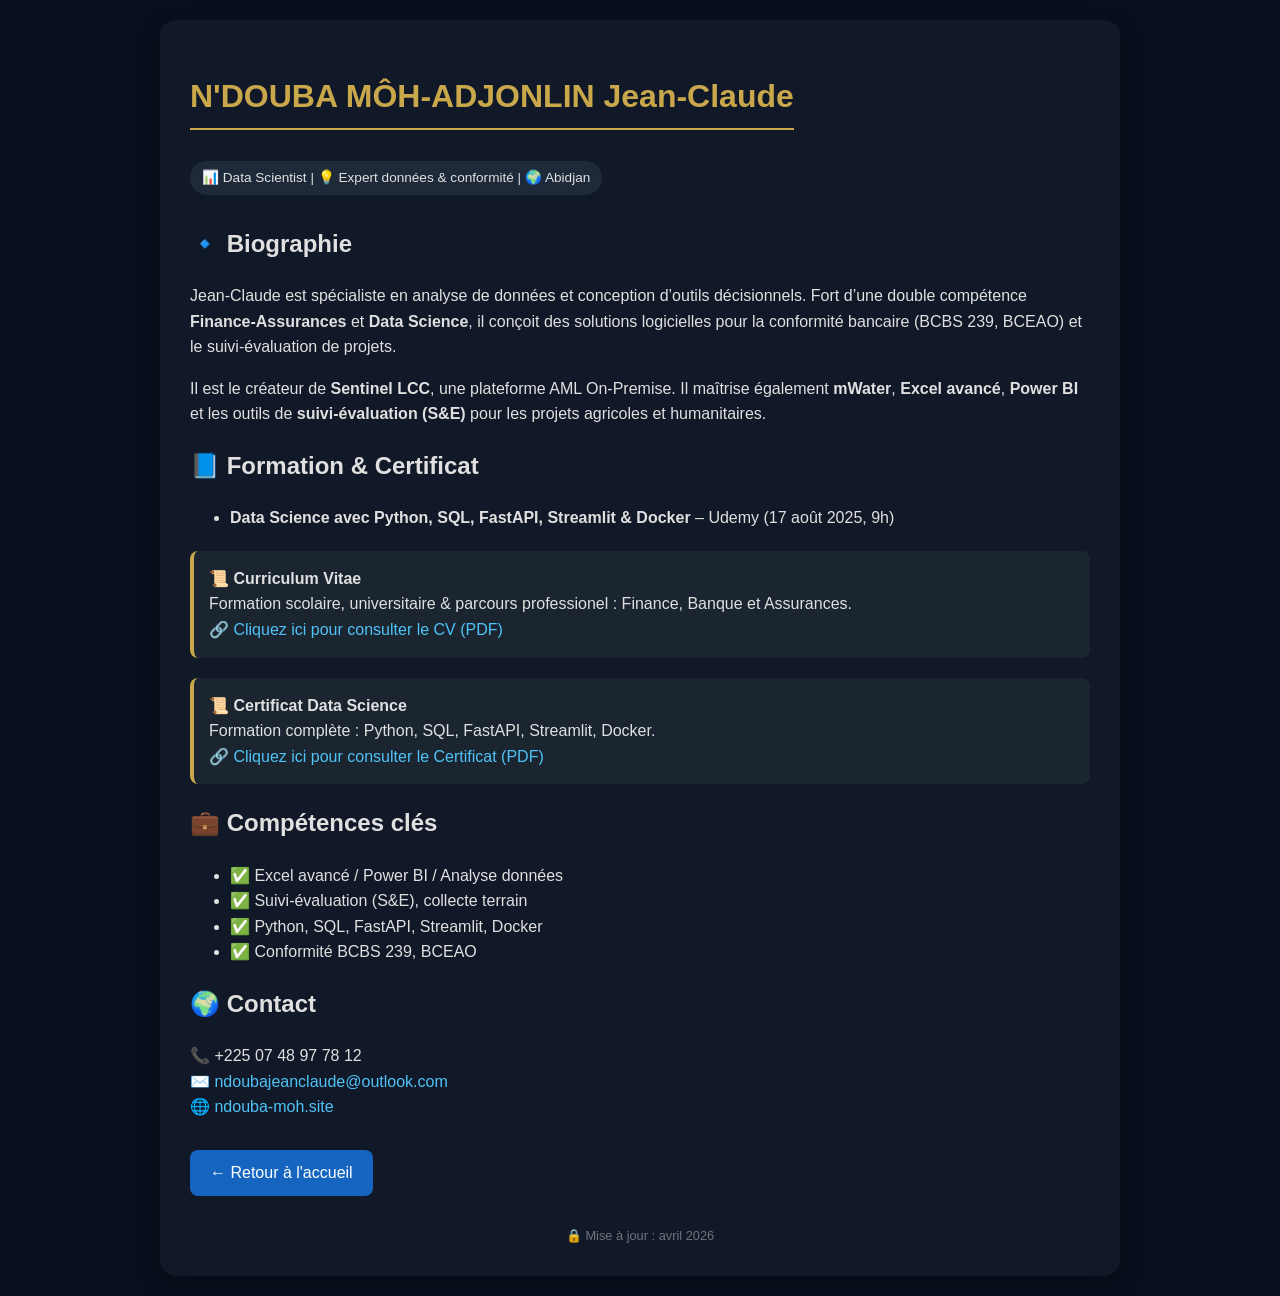
==== biographie.html @ 620fe1d1 "Create biographie.html" ====
<!DOCTYPE html>
<html lang="fr">
<head>
    <meta charset="UTF-8">
    <meta name="viewport" content="width=device-width, initial-scale=1.0">
    <title>Biographie | N'DOUBA MÔH-ADJONLIN Jean-Claude</title>
    <style>
        body {
            font-family: 'Segoe UI', Tahoma, Geneva, Verdana, sans-serif;
            line-height: 1.6;
            margin: 0;
            padding: 20px;
            background: #0A0F1E;
            color: #e0e0e0;
        }
        .container {
            max-width: 900px;
            margin: auto;
            background: #111827;
            padding: 30px;
            border-radius: 16px;
            box-shadow: 0 8px 24px rgba(0,0,0,0.3);
        }
        h1 {
            color: #C9A84C;
            border-bottom: 2px solid #C9A84C;
            display: inline-block;
            padding-bottom: 5px;
        }
        .badge {
            background: #1E2A3A;
            padding: 6px 12px;
            border-radius: 20px;
            font-size: 0.85em;
            display: inline-block;
            margin: 10px 0;
        }
        a {
            color: #4FC3F7;
            text-decoration: none;
        }
        a:hover {
            text-decoration: underline;
        }
        .certificat {
            background: #1A2530;
            border-left: 4px solid #C9A84C;
            padding: 15px;
            margin: 20px 0;
            border-radius: 8px;
        }
        .btn {
            display: inline-block;
            background: #1565C0;
            color: white;
            padding: 10px 20px;
            border-radius: 8px;
            text-decoration: none;
            margin-top: 10px;
        }
        .btn:hover {
            background: #0D47A1;
            text-decoration: none;
        }
        footer {
            margin-top: 30px;
            font-size: 0.8em;
            text-align: center;
            color: #6c757d;
        }
    </style>
</head>
<body>
<div class="container">
    <h1>N'DOUBA MÔH-ADJONLIN Jean-Claude</h1>
    <div class="badge">📊 Data Scientist | 💡 Expert données & conformité | 🌍 Abidjan</div>

    <h2>🔹 Biographie</h2>
    <p>Jean-Claude est spécialiste en analyse de données et conception d’outils décisionnels. 
    Fort d’une double compétence <strong>Finance-Assurances</strong> et <strong>Data Science</strong>, 
    il conçoit des solutions logicielles pour la conformité bancaire (BCBS 239, BCEAO) 
    et le suivi-évaluation de projets.</p>

    <p>Il est le créateur de <strong>Sentinel LCC</strong>, une plateforme AML On-Premise. 
    Il maîtrise également <strong>mWater</strong>, <strong>Excel avancé</strong>, <strong>Power BI</strong> 
    et les outils de <strong>suivi-évaluation (S&E)</strong> pour les projets agricoles et humanitaires.</p>

    <h2>📘 Formation & Certificat</h2>
    <ul>
        <li><strong>Data Science avec Python, SQL, FastAPI, Streamlit & Docker</strong> – Udemy (17 août 2025, 9h)</li>
    </ul>

    <div class="certificat">
        📜 <strong>Curriculum Vitae</strong><br>
        Formation scolaire, universitaire & parcours professionel : Finance, Banque et Assurances.<br>
        🔗 <a href="CV_NDOUBA_MOH_ADJONLIN_JEAN_CLAUDE.pdf" target="_blank">Cliquez ici pour consulter le CV (PDF)</a>
    </div>

    <div class="certificat">
        📜 <strong>Certificat Data Science</strong><br>
        Formation complète : Python, SQL, FastAPI, Streamlit, Docker.<br>
        🔗 <a href="certificat_udemy_data_science.pdf" target="_blank">Cliquez ici pour consulter le Certificat (PDF)</a>
    </div>

    <h2>💼 Compétences clés</h2>
    <ul>        
        <li>✅ Excel avancé / Power BI / Analyse données</li>
        <li>✅ Suivi-évaluation (S&E), collecte terrain</li>
        <li>✅ Python, SQL, FastAPI, Streamlit, Docker</li>
        <li>✅ Conformité BCBS 239, BCEAO</li>
    </ul>

    <h2>🌍 Contact</h2>
    <p>📞 +225 07 48 97 78 12<br>
    ✉️ <a href="mailto:ndoubajeanclaude@outlook.com">ndoubajeanclaude@outlook.com</a><br>
    🌐 <a href="https://ndouba-moh.site">ndouba-moh.site</a></p>

    <p style="margin-top:20px">
        <a href="index.html" class="btn">← Retour à l'accueil</a>
    </p>

    <footer>
        🔒 Mise à jour : avril 2026
    </footer>
</div>
</body>
</html>
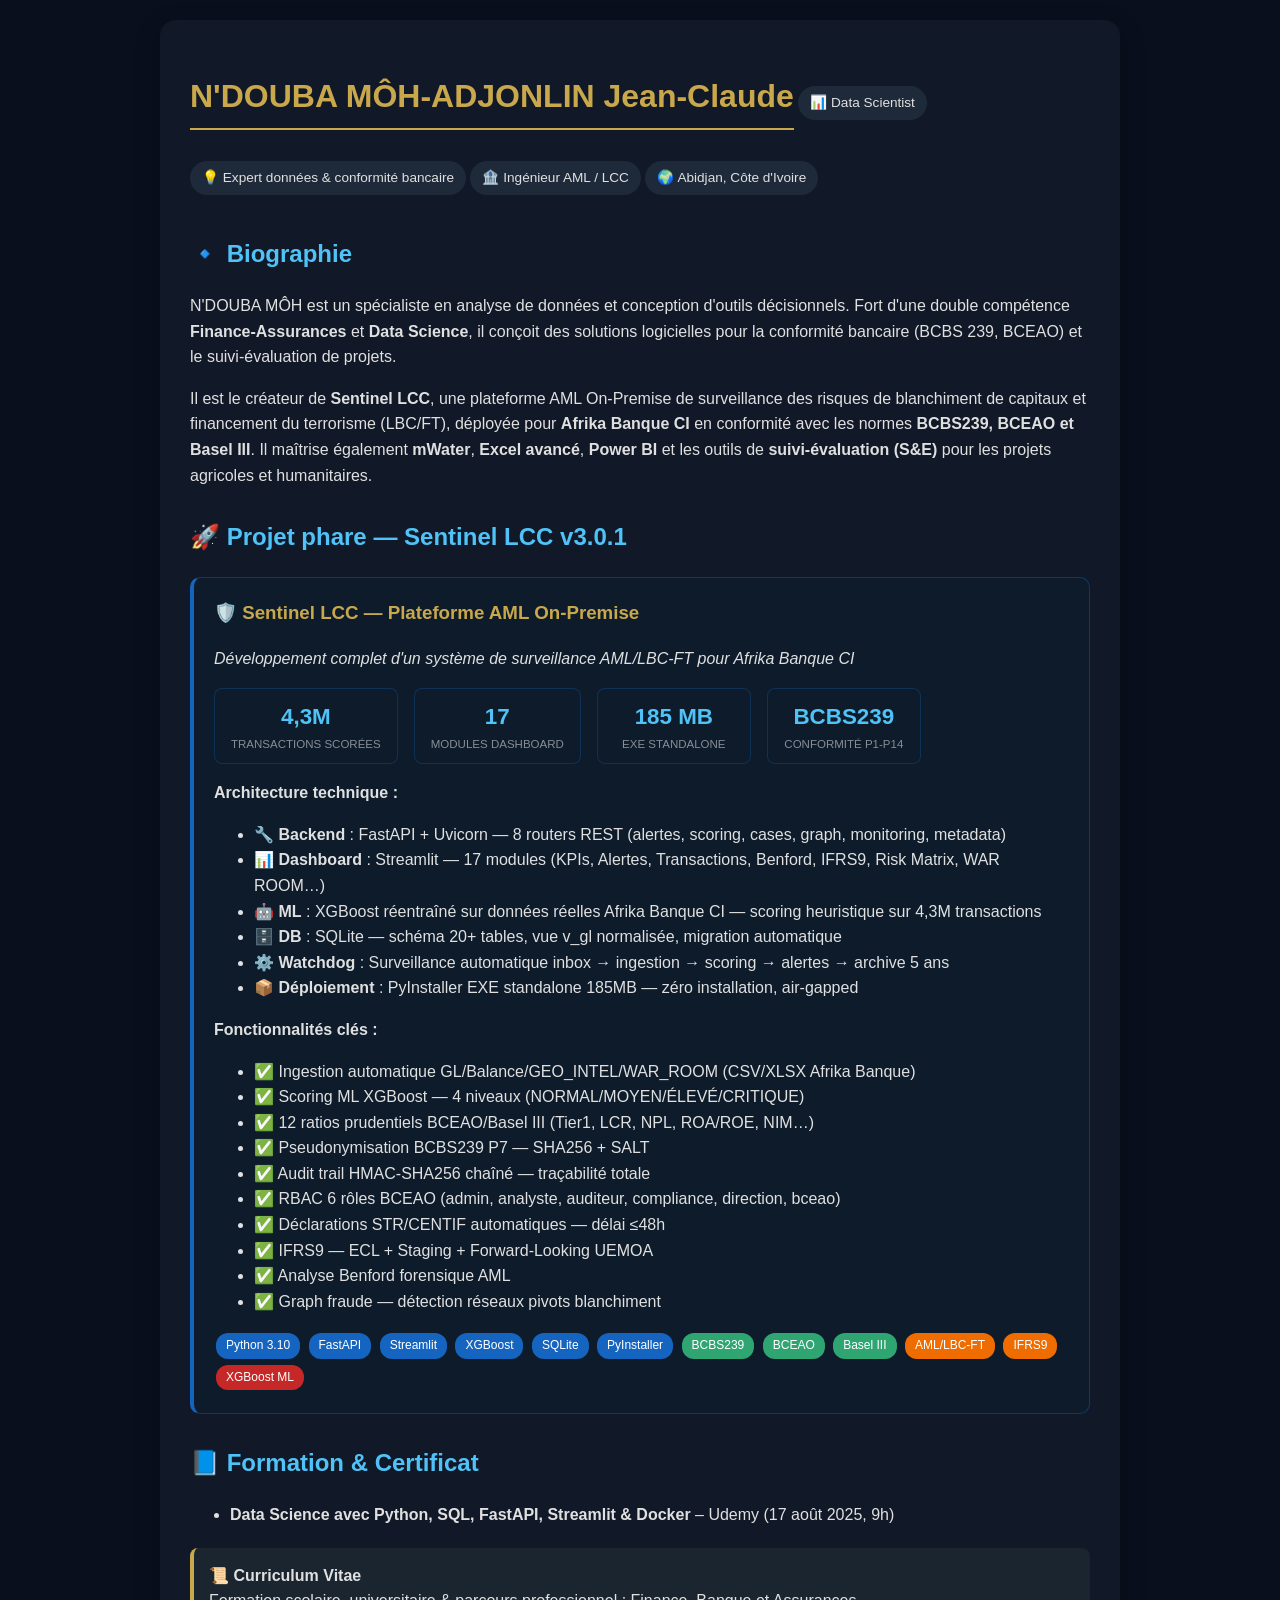
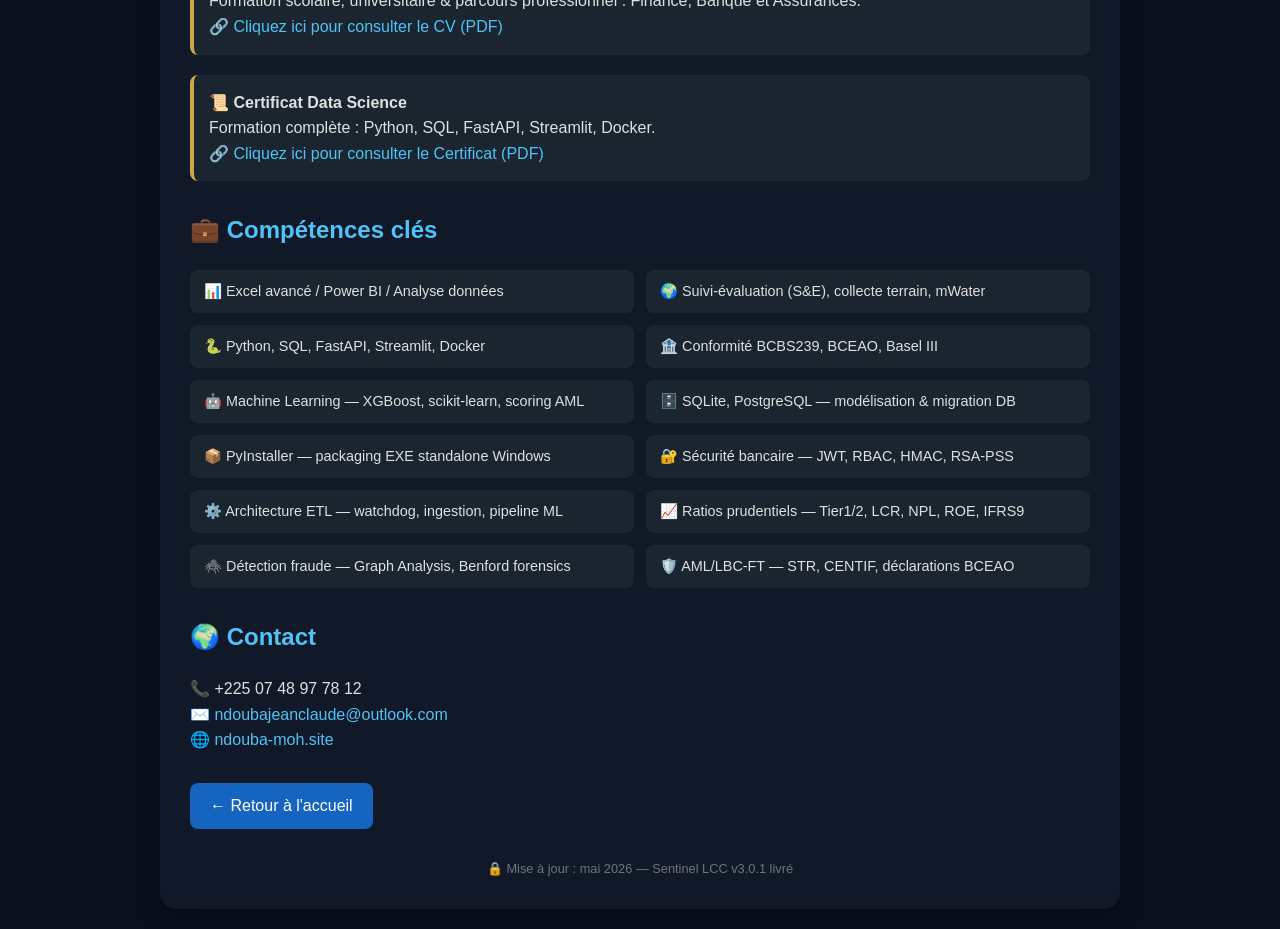
==== commit 3b6d89c6: "Update biographie.html" ====
--- a/biographie.html
+++ b/biographie.html
@@ -27,6 +27,10 @@
             display: inline-block;
             padding-bottom: 5px;
         }
+        h2 {
+            color: #4FC3F7;
+            margin-top: 30px;
+        }
         .badge {
             background: #1E2A3A;
             padding: 6px 12px;
@@ -49,6 +53,42 @@
             margin: 20px 0;
             border-radius: 8px;
         }
+        .projet-card {
+            background: #0D1B2A;
+            border: 1px solid rgba(21,101,192,0.4);
+            border-left: 4px solid #1565C0;
+            padding: 20px;
+            margin: 20px 0;
+            border-radius: 10px;
+        }
+        .projet-card h3 {
+            color: #C9A84C;
+            margin-top: 0;
+        }
+        .tag {
+            display: inline-block;
+            background: #1565C0;
+            color: white;
+            font-size: 0.75em;
+            padding: 3px 10px;
+            border-radius: 12px;
+            margin: 3px 2px;
+        }
+        .tag-green  { background: #2FA572; }
+        .tag-orange { background: #EF6C00; }
+        .tag-red    { background: #C62828; }
+        .skill-grid {
+            display: grid;
+            grid-template-columns: 1fr 1fr;
+            gap: 12px;
+            margin-top: 10px;
+        }
+        .skill-item {
+            background: #1A2530;
+            padding: 10px 14px;
+            border-radius: 8px;
+            font-size: 0.9em;
+        }
         .btn {
             display: inline-block;
             background: #1565C0;
@@ -62,6 +102,22 @@
             background: #0D47A1;
             text-decoration: none;
         }
+        .metric-row {
+            display: flex;
+            gap: 16px;
+            flex-wrap: wrap;
+            margin: 12px 0;
+        }
+        .metric {
+            background: #0D1B2A;
+            border: 1px solid rgba(21,101,192,0.3);
+            border-radius: 8px;
+            padding: 10px 16px;
+            text-align: center;
+            min-width: 120px;
+        }
+        .metric-val { font-size: 1.4em; font-weight: 700; color: #4FC3F7; }
+        .metric-lbl { font-size: 0.72em; color: rgba(255,255,255,0.5); text-transform: uppercase; }
         footer {
             margin-top: 30px;
             font-size: 0.8em;
@@ -73,17 +129,87 @@
 <body>
 <div class="container">
     <h1>N'DOUBA MÔH-ADJONLIN Jean-Claude</h1>
-    <div class="badge">📊 Data Scientist | 💡 Expert données & conformité | 🌍 Abidjan</div>
+    <div class="badge">📊 Data Scientist</div>
+    <div class="badge">💡 Expert données & conformité bancaire</div>
+    <div class="badge">🏦 Ingénieur AML / LCC</div>
+    <div class="badge">🌍 Abidjan, Côte d'Ivoire</div>
 
     <h2>🔹 Biographie</h2>
-    <p>Jean-Claude est spécialiste en analyse de données et conception d’outils décisionnels. 
-    Fort d’une double compétence <strong>Finance-Assurances</strong> et <strong>Data Science</strong>, 
-    il conçoit des solutions logicielles pour la conformité bancaire (BCBS 239, BCEAO) 
+    <p>N'DOUBA MÔH est un spécialiste en analyse de données et conception d'outils décisionnels.
+    Fort d'une double compétence <strong>Finance-Assurances</strong> et <strong>Data Science</strong>,
+    il conçoit des solutions logicielles pour la conformité bancaire (BCBS 239, BCEAO)
     et le suivi-évaluation de projets.</p>
 
-    <p>Il est le créateur de <strong>Sentinel LCC</strong>, une plateforme AML On-Premise. 
-    Il maîtrise également <strong>mWater</strong>, <strong>Excel avancé</strong>, <strong>Power BI</strong> 
+    <p>Il est le créateur de <strong>Sentinel LCC</strong>, une plateforme AML On-Premise de surveillance
+    des risques de blanchiment de capitaux et financement du terrorisme (LBC/FT), déployée pour
+    <strong>Afrika Banque CI</strong> en conformité avec les normes <strong>BCBS239, BCEAO et Basel III</strong>.
+    Il maîtrise également <strong>mWater</strong>, <strong>Excel avancé</strong>, <strong>Power BI</strong>
     et les outils de <strong>suivi-évaluation (S&E)</strong> pour les projets agricoles et humanitaires.</p>
+
+    <h2>🚀 Projet phare — Sentinel LCC v3.0.1</h2>
+
+    <div class="projet-card">
+        <h3>🛡️ Sentinel LCC — Plateforme AML On-Premise</h3>
+        <p><em>Développement complet d'un système de surveillance AML/LBC-FT pour Afrika Banque CI</em></p>
+
+        <div class="metric-row">
+            <div class="metric">
+                <div class="metric-val">4,3M</div>
+                <div class="metric-lbl">Transactions scorées</div>
+            </div>
+            <div class="metric">
+                <div class="metric-val">17</div>
+                <div class="metric-lbl">Modules dashboard</div>
+            </div>
+            <div class="metric">
+                <div class="metric-val">185 MB</div>
+                <div class="metric-lbl">EXE standalone</div>
+            </div>
+            <div class="metric">
+                <div class="metric-val">BCBS239</div>
+                <div class="metric-lbl">Conformité P1-P14</div>
+            </div>
+        </div>
+
+        <p><strong>Architecture technique :</strong></p>
+        <ul>
+            <li>🔧 <strong>Backend</strong> : FastAPI + Uvicorn — 8 routers REST (alertes, scoring, cases, graph, monitoring, metadata)</li>
+            <li>📊 <strong>Dashboard</strong> : Streamlit — 17 modules (KPIs, Alertes, Transactions, Benford, IFRS9, Risk Matrix, WAR ROOM…)</li>
+            <li>🤖 <strong>ML</strong> : XGBoost réentraîné sur données réelles Afrika Banque CI — scoring heuristique sur 4,3M transactions</li>
+            <li>🗄️ <strong>DB</strong> : SQLite — schéma 20+ tables, vue v_gl normalisée, migration automatique</li>
+            <li>⚙️ <strong>Watchdog</strong> : Surveillance automatique inbox → ingestion → scoring → alertes → archive 5 ans</li>
+            <li>📦 <strong>Déploiement</strong> : PyInstaller EXE standalone 185MB — zéro installation, air-gapped</li>
+        </ul>
+
+        <p><strong>Fonctionnalités clés :</strong></p>
+        <ul>
+            <li>✅ Ingestion automatique GL/Balance/GEO_INTEL/WAR_ROOM (CSV/XLSX Afrika Banque)</li>
+            <li>✅ Scoring ML XGBoost — 4 niveaux (NORMAL/MOYEN/ÉLEVÉ/CRITIQUE)</li>
+            <li>✅ 12 ratios prudentiels BCEAO/Basel III (Tier1, LCR, NPL, ROA/ROE, NIM…)</li>
+            <li>✅ Pseudonymisation BCBS239 P7 — SHA256 + SALT</li>
+            <li>✅ Audit trail HMAC-SHA256 chaîné — traçabilité totale</li>
+            <li>✅ RBAC 6 rôles BCEAO (admin, analyste, auditeur, compliance, direction, bceao)</li>
+            <li>✅ Déclarations STR/CENTIF automatiques — délai ≤48h</li>
+            <li>✅ IFRS9 — ECL + Staging + Forward-Looking UEMOA</li>
+            <li>✅ Analyse Benford forensique AML</li>
+            <li>✅ Graph fraude — détection réseaux pivots blanchiment</li>
+        </ul>
+
+        <div style="margin-top:12px">
+            <span class="tag">Python 3.10</span>
+            <span class="tag">FastAPI</span>
+            <span class="tag">Streamlit</span>
+            <span class="tag">XGBoost</span>
+            <span class="tag">SQLite</span>
+            <span class="tag">PyInstaller</span>
+            <span class="tag tag-green">BCBS239</span>
+            <span class="tag tag-green">BCEAO</span>
+            <span class="tag tag-green">Basel III</span>
+            <span class="tag tag-orange">AML/LBC-FT</span>
+            <span class="tag tag-orange">IFRS9</span>
+            <span class="tag tag-red">XGBoost ML</span>
+        </div>
+    </div>
 
     <h2>📘 Formation & Certificat</h2>
     <ul>
@@ -92,7 +218,7 @@
 
     <div class="certificat">
         📜 <strong>Curriculum Vitae</strong><br>
-        Formation scolaire, universitaire & parcours professionel : Finance, Banque et Assurances.<br>
+        Formation scolaire, universitaire & parcours professionnel : Finance, Banque et Assurances.<br>
         🔗 <a href="CV_NDOUBA_MOH_ADJONLIN_JEAN_CLAUDE.pdf" target="_blank">Cliquez ici pour consulter le CV (PDF)</a>
     </div>
 
@@ -103,12 +229,21 @@
     </div>
 
     <h2>💼 Compétences clés</h2>
-    <ul>        
-        <li>✅ Excel avancé / Power BI / Analyse données</li>
-        <li>✅ Suivi-évaluation (S&E), collecte terrain</li>
-        <li>✅ Python, SQL, FastAPI, Streamlit, Docker</li>
-        <li>✅ Conformité BCBS 239, BCEAO</li>
-    </ul>
+
+    <div class="skill-grid">
+        <div class="skill-item">📊 Excel avancé / Power BI / Analyse données</div>
+        <div class="skill-item">🌍 Suivi-évaluation (S&E), collecte terrain, mWater</div>
+        <div class="skill-item">🐍 Python, SQL, FastAPI, Streamlit, Docker</div>
+        <div class="skill-item">🏦 Conformité BCBS239, BCEAO, Basel III</div>
+        <div class="skill-item">🤖 Machine Learning — XGBoost, scikit-learn, scoring AML</div>
+        <div class="skill-item">🗄️ SQLite, PostgreSQL — modélisation & migration DB</div>
+        <div class="skill-item">📦 PyInstaller — packaging EXE standalone Windows</div>
+        <div class="skill-item">🔐 Sécurité bancaire — JWT, RBAC, HMAC, RSA-PSS</div>
+        <div class="skill-item">⚙️ Architecture ETL — watchdog, ingestion, pipeline ML</div>
+        <div class="skill-item">📈 Ratios prudentiels — Tier1/2, LCR, NPL, ROE, IFRS9</div>
+        <div class="skill-item">🕷️ Détection fraude — Graph Analysis, Benford forensics</div>
+        <div class="skill-item">🛡️ AML/LBC-FT — STR, CENTIF, déclarations BCEAO</div>
+    </div>
 
     <h2>🌍 Contact</h2>
     <p>📞 +225 07 48 97 78 12<br>
@@ -120,7 +255,7 @@
     </p>
 
     <footer>
-        🔒 Mise à jour : avril 2026
+        🔒 Mise à jour : mai 2026 — Sentinel LCC v3.0.1 livré
     </footer>
 </div>
 </body>
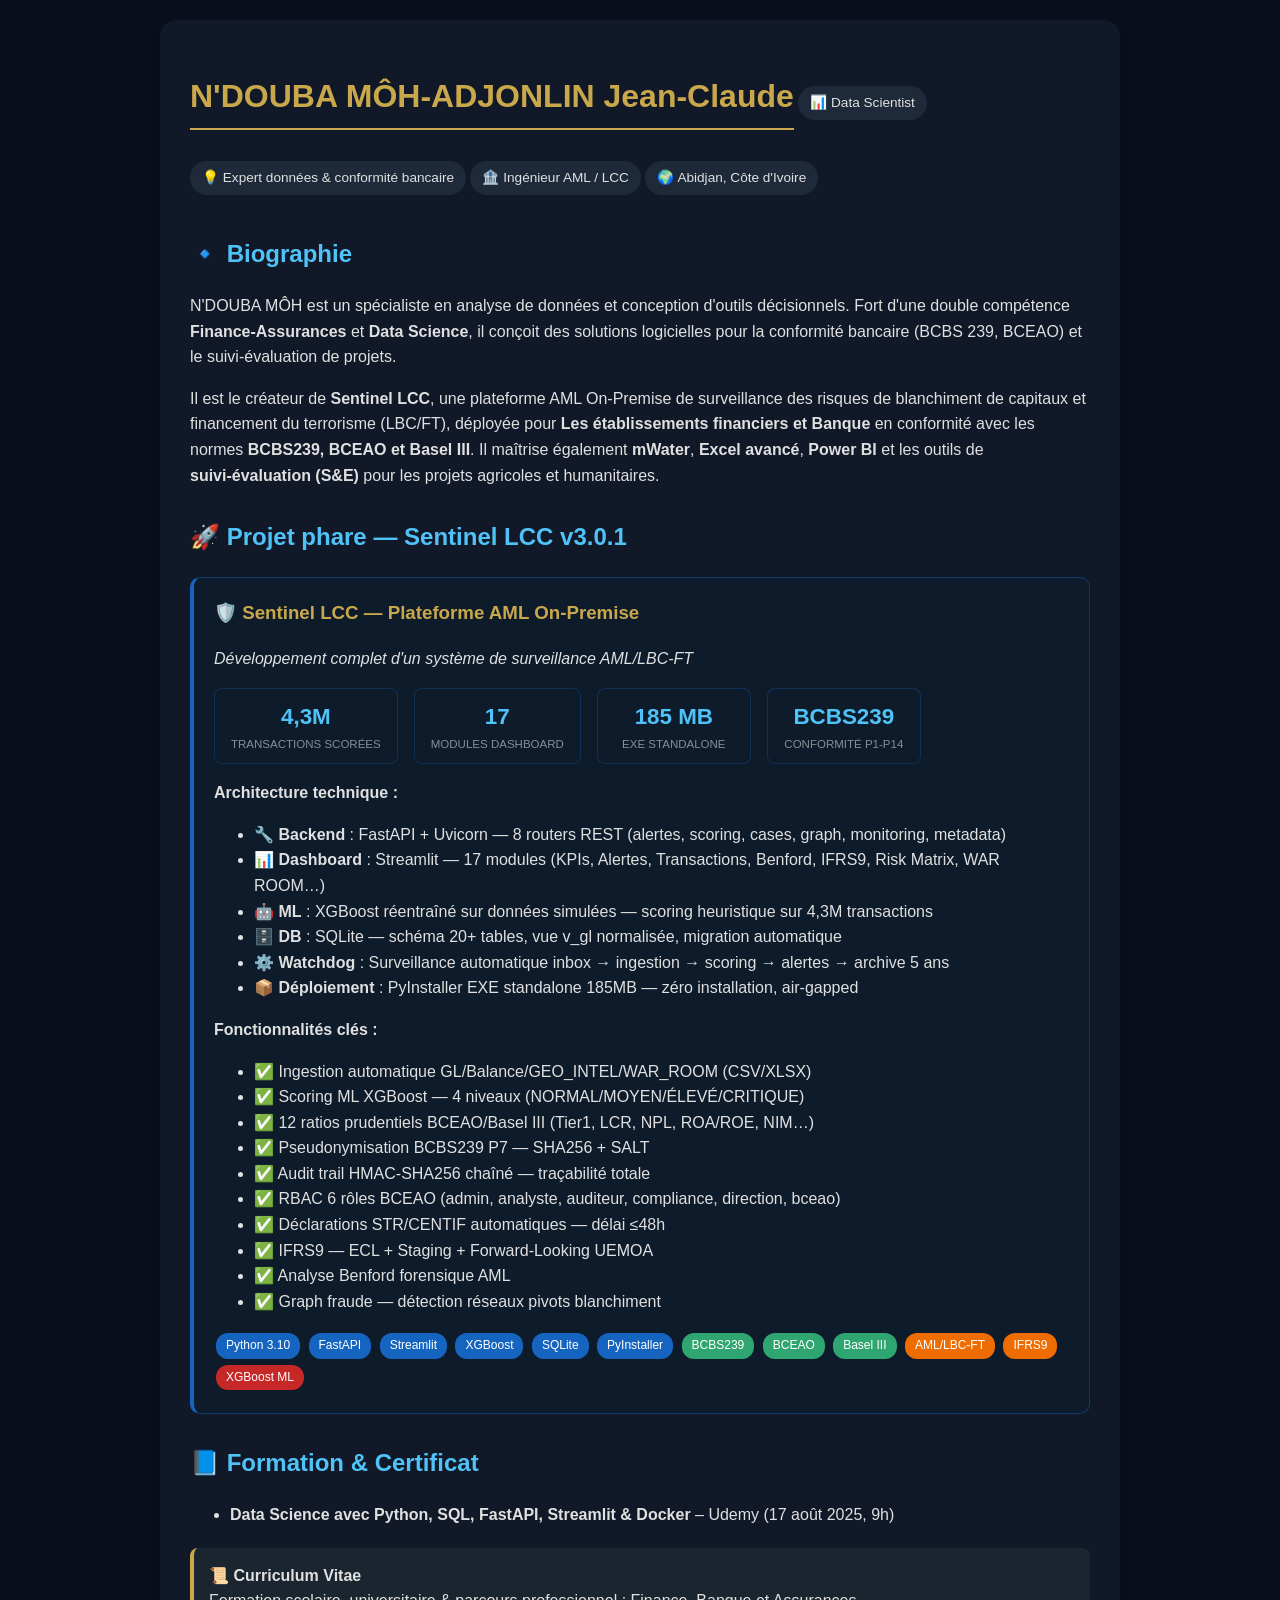
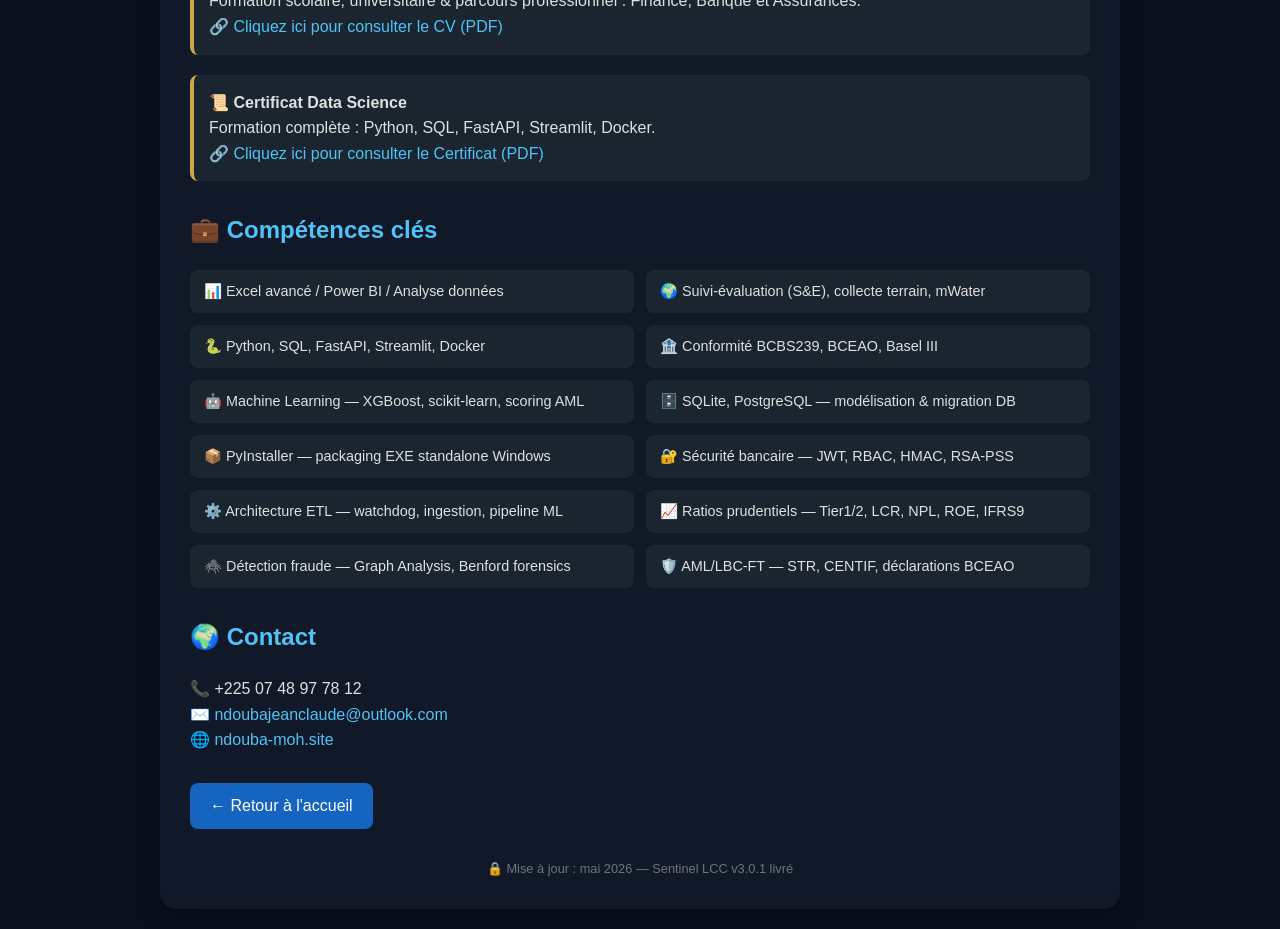
==== commit ba2bac57: "Update biographie.html" ====
--- a/biographie.html
+++ b/biographie.html
@@ -142,7 +142,7 @@
 
     <p>Il est le créateur de <strong>Sentinel LCC</strong>, une plateforme AML On-Premise de surveillance
     des risques de blanchiment de capitaux et financement du terrorisme (LBC/FT), déployée pour
-    <strong>Afrika Banque CI</strong> en conformité avec les normes <strong>BCBS239, BCEAO et Basel III</strong>.
+    <strong> Les établissements financiers et Banque </strong> en conformité avec les normes <strong>BCBS239, BCEAO et Basel III</strong>.
     Il maîtrise également <strong>mWater</strong>, <strong>Excel avancé</strong>, <strong>Power BI</strong>
     et les outils de <strong>suivi-évaluation (S&E)</strong> pour les projets agricoles et humanitaires.</p>
 
@@ -150,7 +150,7 @@
 
     <div class="projet-card">
         <h3>🛡️ Sentinel LCC — Plateforme AML On-Premise</h3>
-        <p><em>Développement complet d'un système de surveillance AML/LBC-FT pour Afrika Banque CI</em></p>
+        <p><em>Développement complet d'un système de surveillance AML/LBC-FT</em></p>
 
         <div class="metric-row">
             <div class="metric">
@@ -175,7 +175,7 @@
         <ul>
             <li>🔧 <strong>Backend</strong> : FastAPI + Uvicorn — 8 routers REST (alertes, scoring, cases, graph, monitoring, metadata)</li>
             <li>📊 <strong>Dashboard</strong> : Streamlit — 17 modules (KPIs, Alertes, Transactions, Benford, IFRS9, Risk Matrix, WAR ROOM…)</li>
-            <li>🤖 <strong>ML</strong> : XGBoost réentraîné sur données réelles Afrika Banque CI — scoring heuristique sur 4,3M transactions</li>
+            <li>🤖 <strong>ML</strong> : XGBoost réentraîné sur données simulées — scoring heuristique sur 4,3M transactions</li>
             <li>🗄️ <strong>DB</strong> : SQLite — schéma 20+ tables, vue v_gl normalisée, migration automatique</li>
             <li>⚙️ <strong>Watchdog</strong> : Surveillance automatique inbox → ingestion → scoring → alertes → archive 5 ans</li>
             <li>📦 <strong>Déploiement</strong> : PyInstaller EXE standalone 185MB — zéro installation, air-gapped</li>
@@ -183,7 +183,7 @@
 
         <p><strong>Fonctionnalités clés :</strong></p>
         <ul>
-            <li>✅ Ingestion automatique GL/Balance/GEO_INTEL/WAR_ROOM (CSV/XLSX Afrika Banque)</li>
+            <li>✅ Ingestion automatique GL/Balance/GEO_INTEL/WAR_ROOM (CSV/XLSX)</li>
             <li>✅ Scoring ML XGBoost — 4 niveaux (NORMAL/MOYEN/ÉLEVÉ/CRITIQUE)</li>
             <li>✅ 12 ratios prudentiels BCEAO/Basel III (Tier1, LCR, NPL, ROA/ROE, NIM…)</li>
             <li>✅ Pseudonymisation BCBS239 P7 — SHA256 + SALT</li>
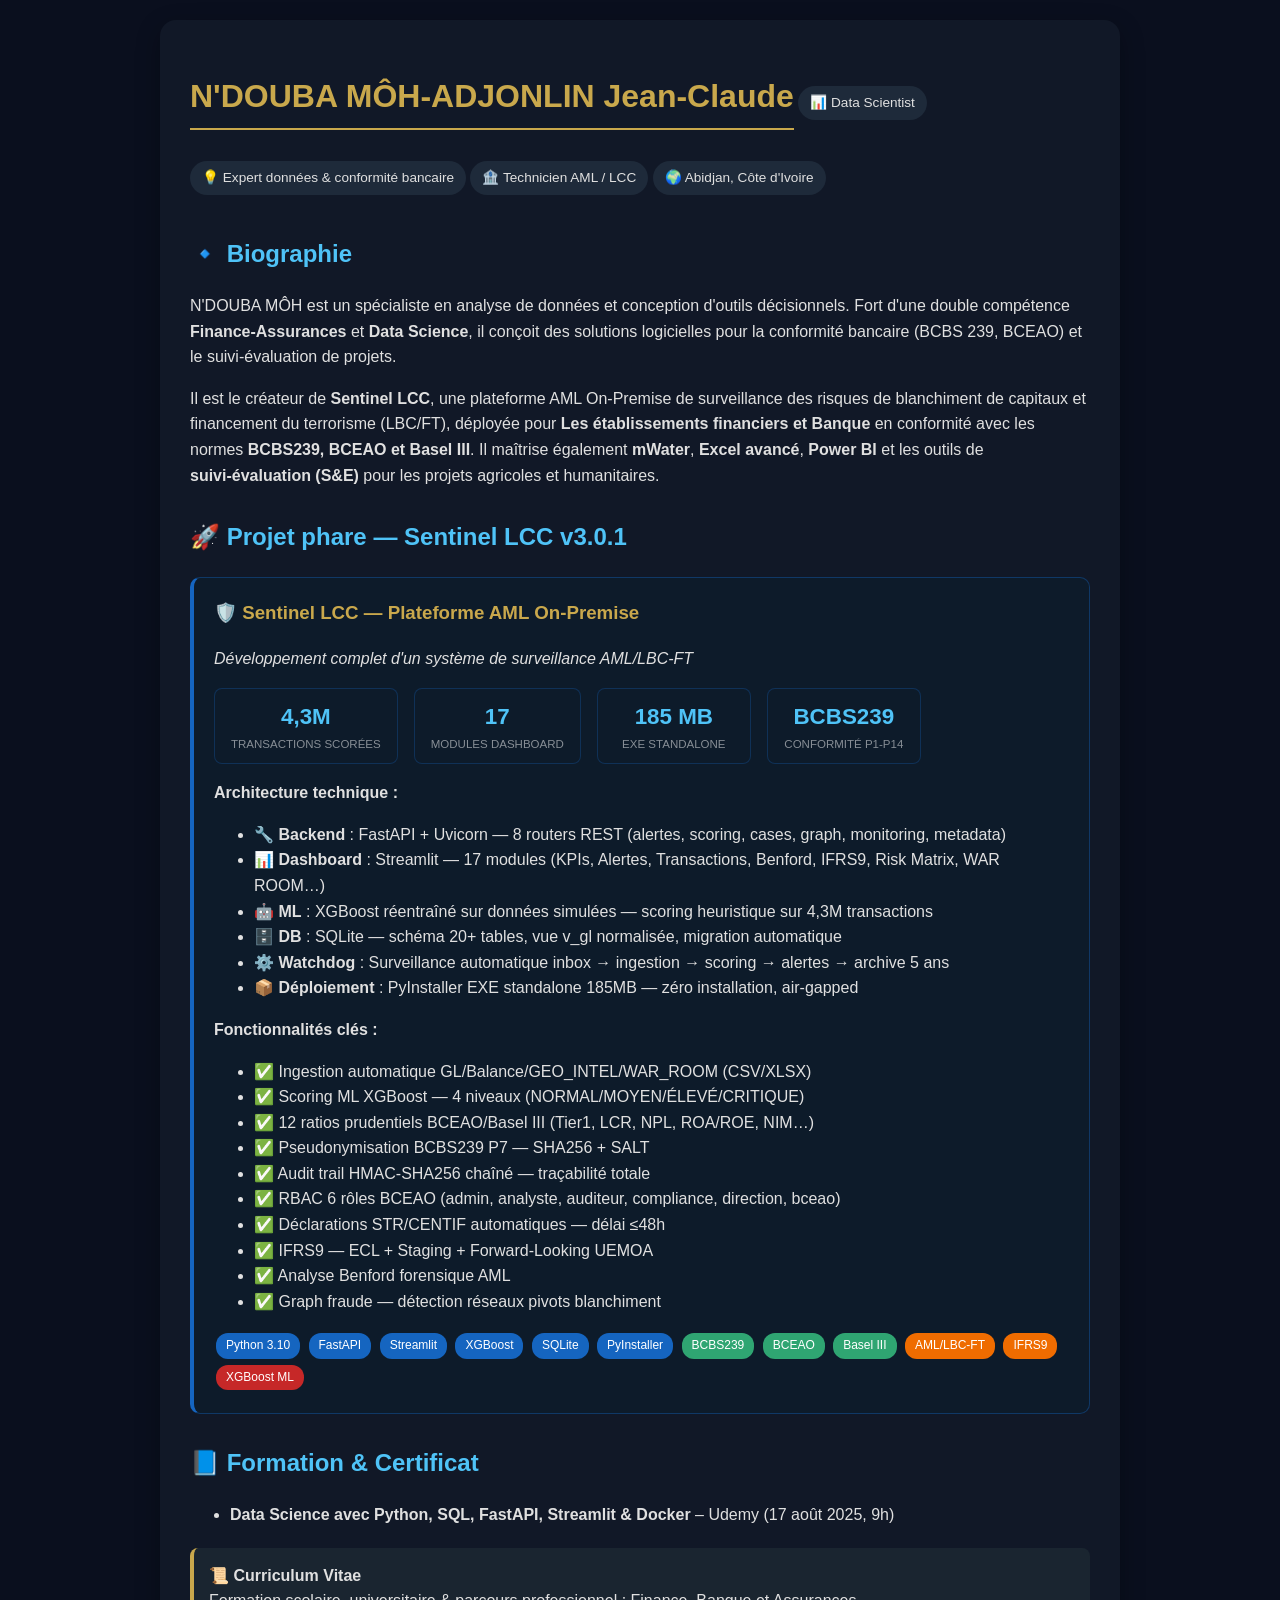
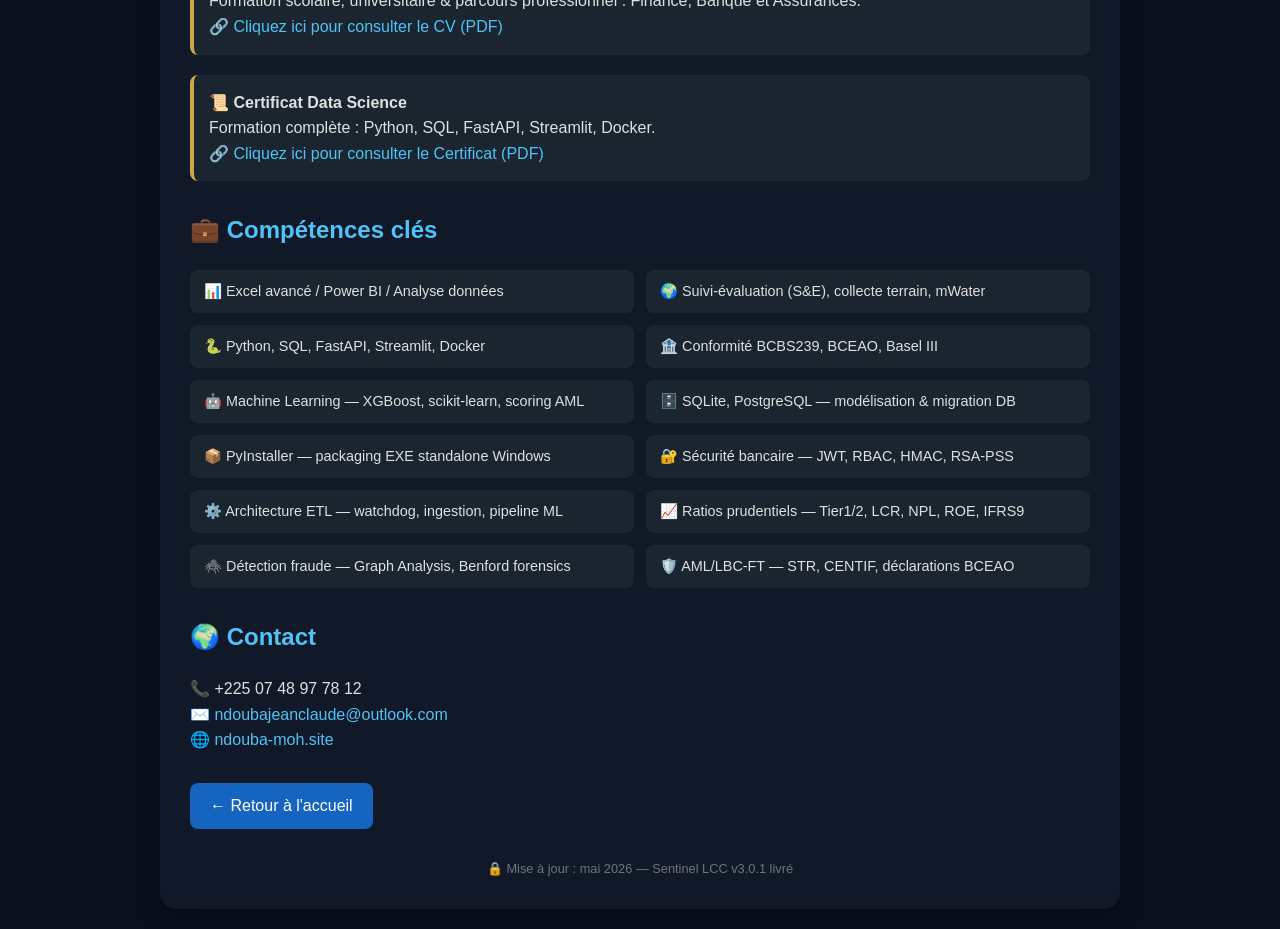
==== commit 501f1fcc: "Update biographie.html" ====
--- a/biographie.html
+++ b/biographie.html
@@ -131,7 +131,7 @@
     <h1>N'DOUBA MÔH-ADJONLIN Jean-Claude</h1>
     <div class="badge">📊 Data Scientist</div>
     <div class="badge">💡 Expert données & conformité bancaire</div>
-    <div class="badge">🏦 Ingénieur AML / LCC</div>
+    <div class="badge">🏦 Technicien AML / LCC</div>
     <div class="badge">🌍 Abidjan, Côte d'Ivoire</div>
 
     <h2>🔹 Biographie</h2>
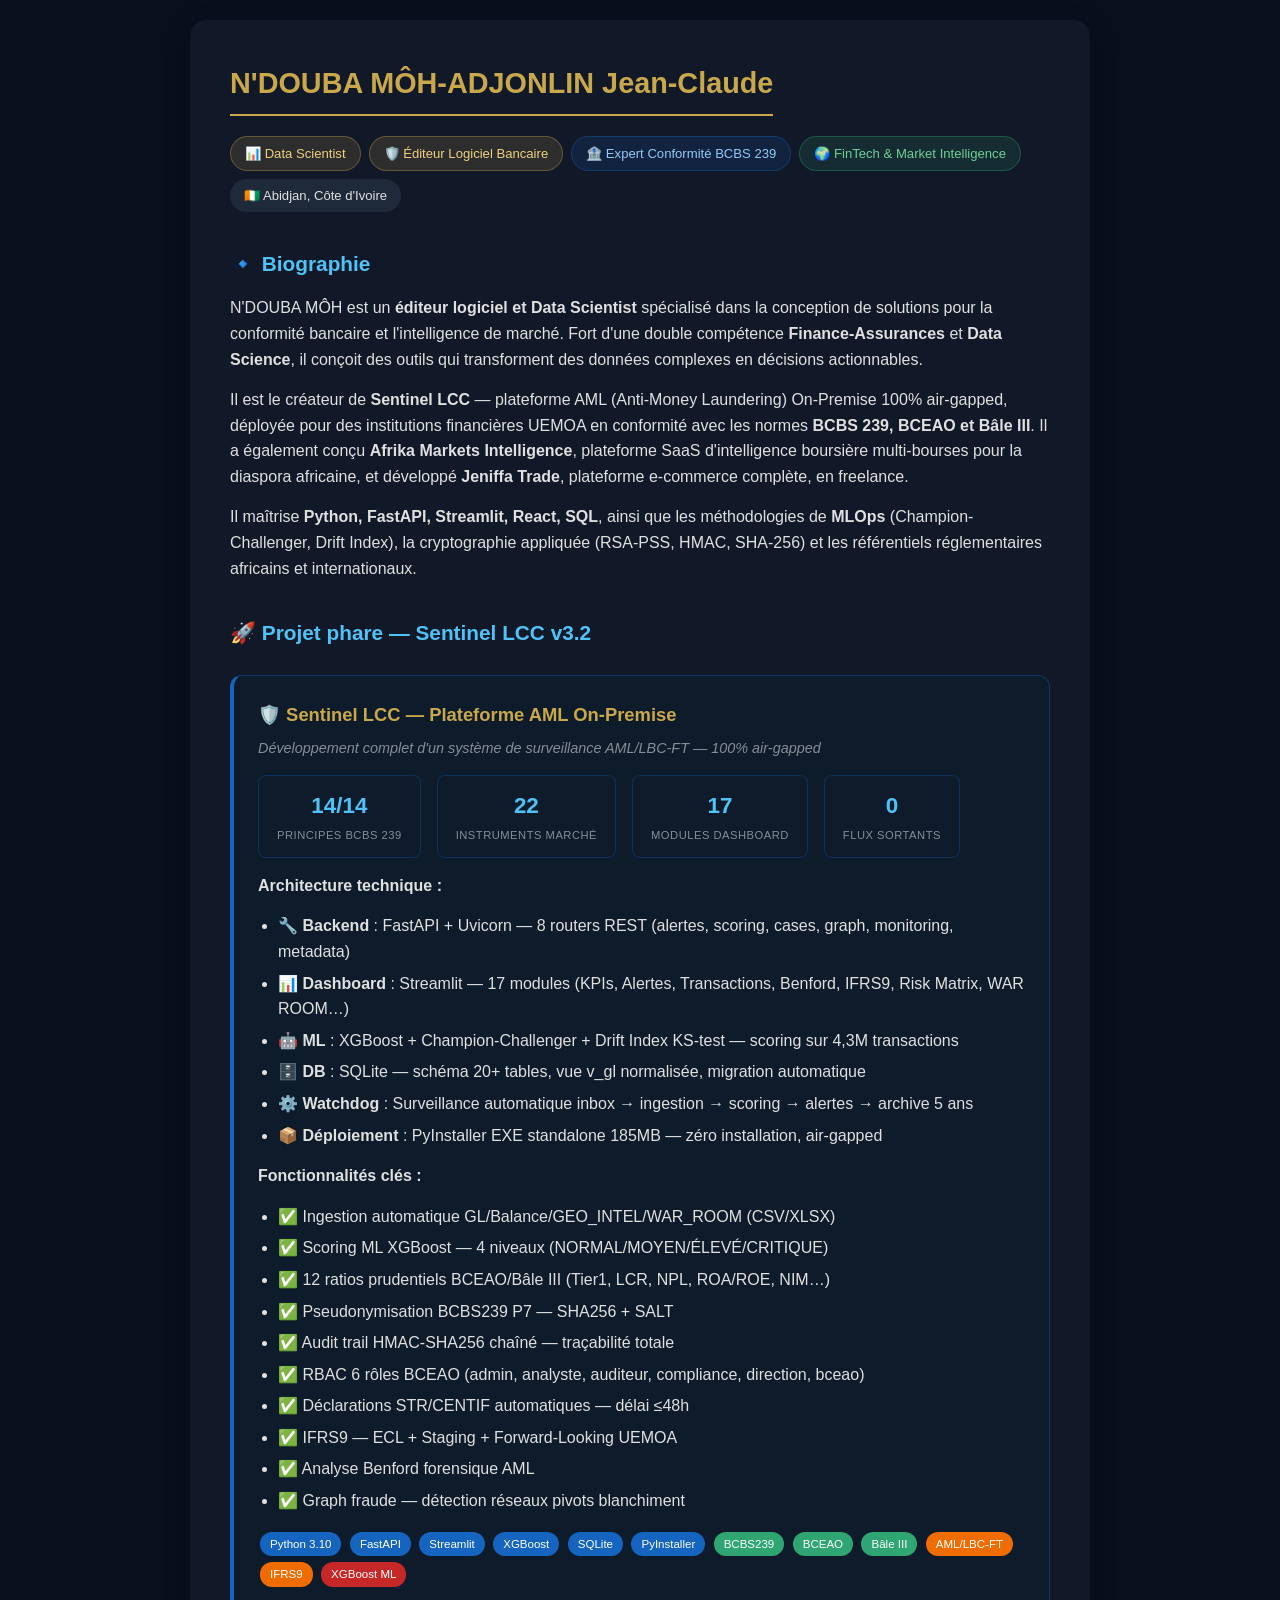
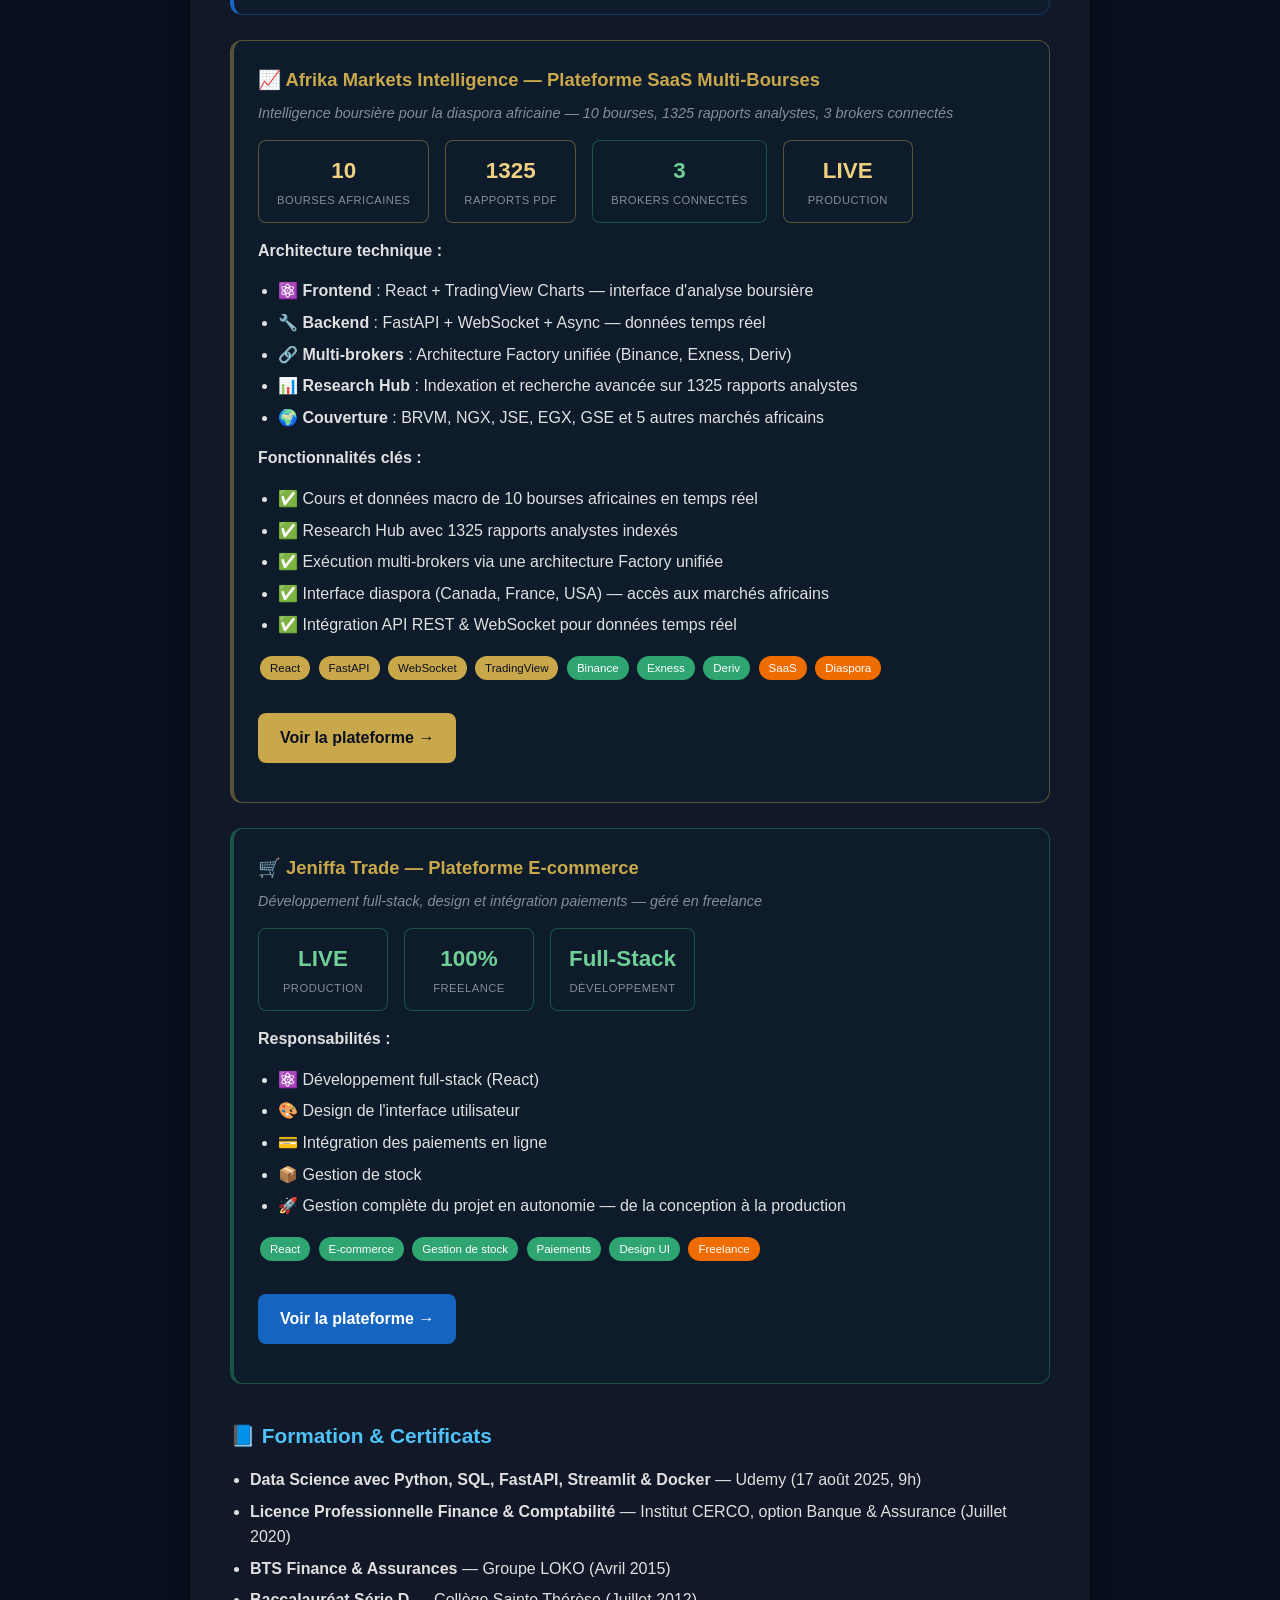
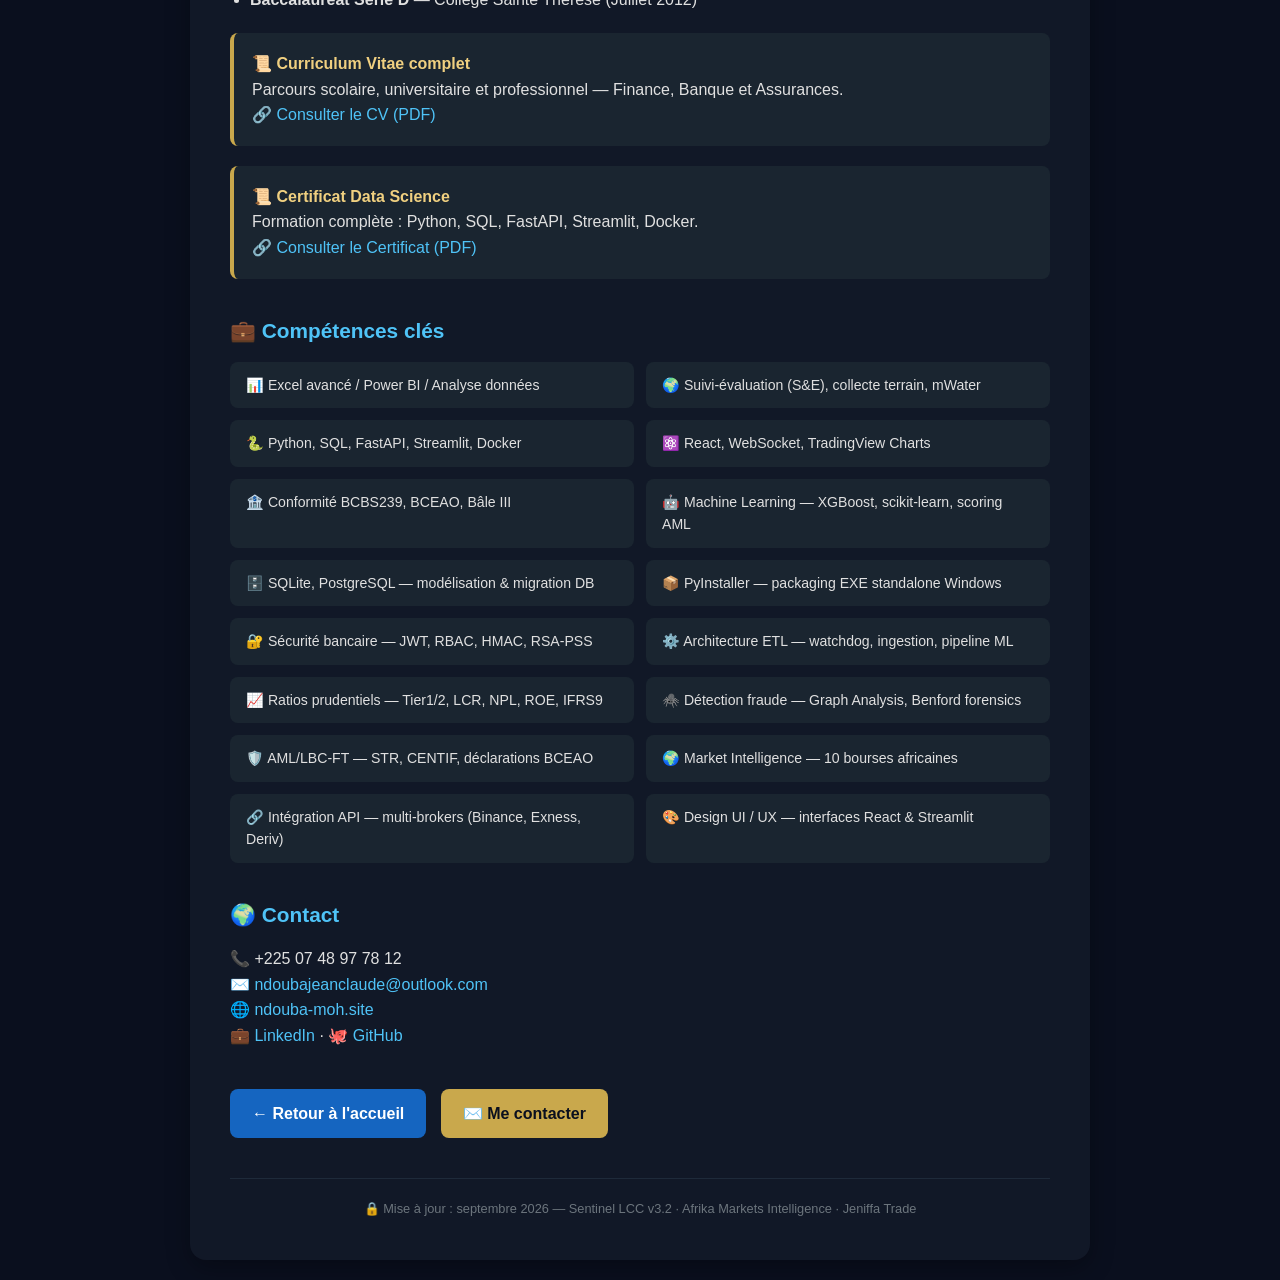
==== commit d8313535: "Update biographie.html" ====
--- a/biographie.html
+++ b/biographie.html
@@ -4,11 +4,12 @@
     <meta charset="UTF-8">
     <meta name="viewport" content="width=device-width, initial-scale=1.0">
     <title>Biographie | N'DOUBA MÔH-ADJONLIN Jean-Claude</title>
+    <meta name="description" content="Biographie de N'DOUBA MÔH — Éditeur logiciel bancaire, Data Scientist et expert conformité BCBS 239. Créateur de Sentinel LCC, Afrika Markets Intelligence et Jeniffa Trade.">
     <style>
+        * { box-sizing: border-box; margin: 0; padding: 0; }
         body {
             font-family: 'Segoe UI', Tahoma, Geneva, Verdana, sans-serif;
             line-height: 1.6;
-            margin: 0;
             padding: 20px;
             background: #0A0F1E;
             color: #e0e0e0;
@@ -17,7 +18,7 @@
             max-width: 900px;
             margin: auto;
             background: #111827;
-            padding: 30px;
+            padding: 40px;
             border-radius: 16px;
             box-shadow: 0 8px 24px rgba(0,0,0,0.3);
         }
@@ -25,149 +26,205 @@
             color: #C9A84C;
             border-bottom: 2px solid #C9A84C;
             display: inline-block;
-            padding-bottom: 5px;
+            padding-bottom: 8px;
+            margin-bottom: 20px;
+            font-size: 1.8rem;
         }
         h2 {
             color: #4FC3F7;
-            margin-top: 30px;
+            margin-top: 35px;
+            margin-bottom: 15px;
+            font-size: 1.3rem;
+        }
+        .badges {
+            display: flex;
+            flex-wrap: wrap;
+            gap: 8px;
+            margin-bottom: 10px;
         }
         .badge {
             background: #1E2A3A;
-            padding: 6px 12px;
+            padding: 6px 14px;
             border-radius: 20px;
-            font-size: 0.85em;
+            font-size: 0.82em;
             display: inline-block;
-            margin: 10px 0;
-        }
-        a {
-            color: #4FC3F7;
-            text-decoration: none;
-        }
-        a:hover {
-            text-decoration: underline;
-        }
+        }
+        .badge-gold { background: rgba(201,168,76,0.15); color: #F0D080; border: 1px solid rgba(201,168,76,0.35); }
+        .badge-green { background: rgba(47,165,114,0.15); color: #6FCF97; border: 1px solid rgba(47,165,114,0.35); }
+        .badge-blue { background: rgba(21,101,192,0.15); color: #90CAF9; border: 1px solid rgba(21,101,192,0.35); }
+        a { color: #4FC3F7; text-decoration: none; }
+        a:hover { text-decoration: underline; }
+        p { margin-bottom: 15px; }
+        ul { margin-left: 20px; margin-bottom: 15px; }
+        li { margin-bottom: 6px; }
+
+        /* Certificats */
         .certificat {
             background: #1A2530;
             border-left: 4px solid #C9A84C;
-            padding: 15px;
+            padding: 18px;
             margin: 20px 0;
             border-radius: 8px;
         }
+        .certificat strong { color: #F0D080; }
+
+        /* Projets cards */
         .projet-card {
             background: #0D1B2A;
             border: 1px solid rgba(21,101,192,0.4);
             border-left: 4px solid #1565C0;
-            padding: 20px;
-            margin: 20px 0;
-            border-radius: 10px;
+            padding: 24px;
+            margin: 25px 0;
+            border-radius: 12px;
+        }
+        .projet-card.gold {
+            border-left-color: #C9A84C;
+            border-color: rgba(201,168,76,0.4);
+        }
+        .projet-card.green {
+            border-left-color: #2FA572;
+            border-color: rgba(47,165,114,0.4);
         }
         .projet-card h3 {
             color: #C9A84C;
             margin-top: 0;
-        }
+            margin-bottom: 8px;
+            font-size: 1.15rem;
+        }
+        .projet-card .subtitle {
+            color: rgba(255,255,255,0.5);
+            font-style: italic;
+            font-size: 0.9em;
+            margin-bottom: 15px;
+        }
+
+        /* Tags */
+        .tags { margin-top: 15px; }
         .tag {
             display: inline-block;
             background: #1565C0;
             color: white;
-            font-size: 0.75em;
+            font-size: 0.72em;
             padding: 3px 10px;
             border-radius: 12px;
             margin: 3px 2px;
         }
-        .tag-green  { background: #2FA572; }
+        .tag-green { background: #2FA572; }
         .tag-orange { background: #EF6C00; }
-        .tag-red    { background: #C62828; }
+        .tag-red { background: #C62828; }
+        .tag-gold { background: #C9A84C; color: #0A0F1E; }
+
+        /* Skills grid */
         .skill-grid {
             display: grid;
             grid-template-columns: 1fr 1fr;
             gap: 12px;
-            margin-top: 10px;
+            margin-top: 15px;
         }
         .skill-item {
             background: #1A2530;
-            padding: 10px 14px;
+            padding: 12px 16px;
             border-radius: 8px;
-            font-size: 0.9em;
-        }
+            font-size: 0.88em;
+        }
+
+        /* Metrics */
+        .metric-row {
+            display: flex;
+            gap: 16px;
+            flex-wrap: wrap;
+            margin: 15px 0;
+        }
+        .metric {
+            background: #0D1B2A;
+            border: 1px solid rgba(21,101,192,0.3);
+            border-radius: 8px;
+            padding: 12px 18px;
+            text-align: center;
+            min-width: 130px;
+        }
+        .metric.gold { border-color: rgba(201,168,76,0.4); }
+        .metric.green { border-color: rgba(47,165,114,0.4); }
+        .metric-val { font-size: 1.4em; font-weight: 700; color: #4FC3F7; display: block; margin-bottom: 3px; }
+        .metric-val.gold { color: #F0D080; }
+        .metric-val.green { color: #6FCF97; }
+        .metric-lbl { font-size: 0.7em; color: rgba(255,255,255,0.5); text-transform: uppercase; letter-spacing: 0.5px; }
+
+        /* Boutons */
         .btn {
             display: inline-block;
             background: #1565C0;
             color: white;
-            padding: 10px 20px;
+            padding: 12px 22px;
             border-radius: 8px;
             text-decoration: none;
-            margin-top: 10px;
-        }
-        .btn:hover {
-            background: #0D47A1;
-            text-decoration: none;
-        }
-        .metric-row {
-            display: flex;
-            gap: 16px;
-            flex-wrap: wrap;
-            margin: 12px 0;
-        }
-        .metric {
-            background: #0D1B2A;
-            border: 1px solid rgba(21,101,192,0.3);
-            border-radius: 8px;
-            padding: 10px 16px;
-            text-align: center;
-            min-width: 120px;
-        }
-        .metric-val { font-size: 1.4em; font-weight: 700; color: #4FC3F7; }
-        .metric-lbl { font-size: 0.72em; color: rgba(255,255,255,0.5); text-transform: uppercase; }
+            margin-top: 15px;
+            margin-right: 10px;
+            font-weight: 600;
+            transition: all 0.2s;
+        }
+        .btn:hover { background: #0D47A1; text-decoration: none; }
+        .btn-gold { background: #C9A84C; color: #0A0F1E; }
+        .btn-gold:hover { background: #A07828; }
+
         footer {
-            margin-top: 30px;
+            margin-top: 40px;
             font-size: 0.8em;
             text-align: center;
             color: #6c757d;
+            border-top: 1px solid #1E2A3A;
+            padding-top: 20px;
+        }
+
+        @media (max-width: 600px) {
+            .container { padding: 25px 20px; }
+            .skill-grid { grid-template-columns: 1fr; }
+            h1 { font-size: 1.4rem; }
         }
     </style>
 </head>
 <body>
 <div class="container">
     <h1>N'DOUBA MÔH-ADJONLIN Jean-Claude</h1>
-    <div class="badge">📊 Data Scientist</div>
-    <div class="badge">💡 Expert données & conformité bancaire</div>
-    <div class="badge">🏦 Technicien AML / LCC</div>
-    <div class="badge">🌍 Abidjan, Côte d'Ivoire</div>
+    
+    <div class="badges">
+        <div class="badge badge-gold">📊 Data Scientist</div>
+        <div class="badge badge-gold">🛡️ Éditeur Logiciel Bancaire</div>
+        <div class="badge badge-blue">🏦 Expert Conformité BCBS 239</div>
+        <div class="badge badge-green">🌍 FinTech & Market Intelligence</div>
+        <div class="badge">🇨🇮 Abidjan, Côte d'Ivoire</div>
+    </div>
 
     <h2>🔹 Biographie</h2>
-    <p>N'DOUBA MÔH est un spécialiste en analyse de données et conception d'outils décisionnels.
-    Fort d'une double compétence <strong>Finance-Assurances</strong> et <strong>Data Science</strong>,
-    il conçoit des solutions logicielles pour la conformité bancaire (BCBS 239, BCEAO)
-    et le suivi-évaluation de projets.</p>
-
-    <p>Il est le créateur de <strong>Sentinel LCC</strong>, une plateforme AML On-Premise de surveillance
-    des risques de blanchiment de capitaux et financement du terrorisme (LBC/FT), déployée pour
-    <strong> Les établissements financiers et Banque </strong> en conformité avec les normes <strong>BCBS239, BCEAO et Basel III</strong>.
-    Il maîtrise également <strong>mWater</strong>, <strong>Excel avancé</strong>, <strong>Power BI</strong>
-    et les outils de <strong>suivi-évaluation (S&E)</strong> pour les projets agricoles et humanitaires.</p>
-
-    <h2>🚀 Projet phare — Sentinel LCC v3.0.1</h2>
+    <p>N'DOUBA MÔH est un <strong>éditeur logiciel et Data Scientist</strong> spécialisé dans la conception de solutions pour la conformité bancaire et l'intelligence de marché. Fort d'une double compétence <strong>Finance-Assurances</strong> et <strong>Data Science</strong>, il conçoit des outils qui transforment des données complexes en décisions actionnables.</p>
+
+    <p>Il est le créateur de <strong>Sentinel LCC</strong> — plateforme AML (Anti-Money Laundering) On-Premise 100% air-gapped, déployée pour des institutions financières UEMOA en conformité avec les normes <strong>BCBS 239, BCEAO et Bâle III</strong>. Il a également conçu <strong>Afrika Markets Intelligence</strong>, plateforme SaaS d'intelligence boursière multi-bourses pour la diaspora africaine, et développé <strong>Jeniffa Trade</strong>, plateforme e-commerce complète, en freelance.</p>
+
+    <p>Il maîtrise <strong>Python, FastAPI, Streamlit, React, SQL</strong>, ainsi que les méthodologies de <strong>MLOps</strong> (Champion-Challenger, Drift Index), la cryptographie appliquée (RSA-PSS, HMAC, SHA-256) et les référentiels réglementaires africains et internationaux.</p>
+
+    <!-- ═══ PROJET 1 : SENTINEL LCC ═══ -->
+    <h2>🚀 Projet phare — Sentinel LCC v3.2</h2>
 
     <div class="projet-card">
         <h3>🛡️ Sentinel LCC — Plateforme AML On-Premise</h3>
-        <p><em>Développement complet d'un système de surveillance AML/LBC-FT</em></p>
+        <p class="subtitle">Développement complet d'un système de surveillance AML/LBC-FT — 100% air-gapped</p>
 
         <div class="metric-row">
             <div class="metric">
-                <div class="metric-val">4,3M</div>
-                <div class="metric-lbl">Transactions scorées</div>
+                <div class="metric-val">14/14</div>
+                <div class="metric-lbl">Principes BCBS 239</div>
+            </div>
+            <div class="metric">
+                <div class="metric-val">22</div>
+                <div class="metric-lbl">Instruments marché</div>
             </div>
             <div class="metric">
                 <div class="metric-val">17</div>
                 <div class="metric-lbl">Modules dashboard</div>
             </div>
             <div class="metric">
-                <div class="metric-val">185 MB</div>
-                <div class="metric-lbl">EXE standalone</div>
-            </div>
-            <div class="metric">
-                <div class="metric-val">BCBS239</div>
-                <div class="metric-lbl">Conformité P1-P14</div>
+                <div class="metric-val">0</div>
+                <div class="metric-lbl">Flux sortants</div>
             </div>
         </div>
 
@@ -175,7 +232,7 @@
         <ul>
             <li>🔧 <strong>Backend</strong> : FastAPI + Uvicorn — 8 routers REST (alertes, scoring, cases, graph, monitoring, metadata)</li>
             <li>📊 <strong>Dashboard</strong> : Streamlit — 17 modules (KPIs, Alertes, Transactions, Benford, IFRS9, Risk Matrix, WAR ROOM…)</li>
-            <li>🤖 <strong>ML</strong> : XGBoost réentraîné sur données simulées — scoring heuristique sur 4,3M transactions</li>
+            <li>🤖 <strong>ML</strong> : XGBoost + Champion-Challenger + Drift Index KS-test — scoring sur 4,3M transactions</li>
             <li>🗄️ <strong>DB</strong> : SQLite — schéma 20+ tables, vue v_gl normalisée, migration automatique</li>
             <li>⚙️ <strong>Watchdog</strong> : Surveillance automatique inbox → ingestion → scoring → alertes → archive 5 ans</li>
             <li>📦 <strong>Déploiement</strong> : PyInstaller EXE standalone 185MB — zéro installation, air-gapped</li>
@@ -185,7 +242,7 @@
         <ul>
             <li>✅ Ingestion automatique GL/Balance/GEO_INTEL/WAR_ROOM (CSV/XLSX)</li>
             <li>✅ Scoring ML XGBoost — 4 niveaux (NORMAL/MOYEN/ÉLEVÉ/CRITIQUE)</li>
-            <li>✅ 12 ratios prudentiels BCEAO/Basel III (Tier1, LCR, NPL, ROA/ROE, NIM…)</li>
+            <li>✅ 12 ratios prudentiels BCEAO/Bâle III (Tier1, LCR, NPL, ROA/ROE, NIM…)</li>
             <li>✅ Pseudonymisation BCBS239 P7 — SHA256 + SALT</li>
             <li>✅ Audit trail HMAC-SHA256 chaîné — traçabilité totale</li>
             <li>✅ RBAC 6 rôles BCEAO (admin, analyste, auditeur, compliance, direction, bceao)</li>
@@ -195,7 +252,7 @@
             <li>✅ Graph fraude — détection réseaux pivots blanchiment</li>
         </ul>
 
-        <div style="margin-top:12px">
+        <div class="tags">
             <span class="tag">Python 3.10</span>
             <span class="tag">FastAPI</span>
             <span class="tag">Streamlit</span>
@@ -204,37 +261,145 @@
             <span class="tag">PyInstaller</span>
             <span class="tag tag-green">BCBS239</span>
             <span class="tag tag-green">BCEAO</span>
-            <span class="tag tag-green">Basel III</span>
+            <span class="tag tag-green">Bâle III</span>
             <span class="tag tag-orange">AML/LBC-FT</span>
             <span class="tag tag-orange">IFRS9</span>
             <span class="tag tag-red">XGBoost ML</span>
         </div>
     </div>
 
-    <h2>📘 Formation & Certificat</h2>
+    <!-- ═══ PROJET 2 : AFRIKA MARKETS ═══ -->
+    <div class="projet-card gold">
+        <h3>📈 Afrika Markets Intelligence — Plateforme SaaS Multi-Bourses</h3>
+        <p class="subtitle">Intelligence boursière pour la diaspora africaine — 10 bourses, 1325 rapports analystes, 3 brokers connectés</p>
+
+        <div class="metric-row">
+            <div class="metric gold">
+                <div class="metric-val gold">10</div>
+                <div class="metric-lbl">Bourses africaines</div>
+            </div>
+            <div class="metric gold">
+                <div class="metric-val gold">1325</div>
+                <div class="metric-lbl">Rapports PDF</div>
+            </div>
+            <div class="metric green">
+                <div class="metric-val green">3</div>
+                <div class="metric-lbl">Brokers connectés</div>
+            </div>
+            <div class="metric gold">
+                <div class="metric-val gold">LIVE</div>
+                <div class="metric-lbl">Production</div>
+            </div>
+        </div>
+
+        <p><strong>Architecture technique :</strong></p>
+        <ul>
+            <li>⚛️ <strong>Frontend</strong> : React + TradingView Charts — interface d'analyse boursière</li>
+            <li>🔧 <strong>Backend</strong> : FastAPI + WebSocket + Async — données temps réel</li>
+            <li>🔗 <strong>Multi-brokers</strong> : Architecture Factory unifiée (Binance, Exness, Deriv)</li>
+            <li>📊 <strong>Research Hub</strong> : Indexation et recherche avancée sur 1325 rapports analystes</li>
+            <li>🌍 <strong>Couverture</strong> : BRVM, NGX, JSE, EGX, GSE et 5 autres marchés africains</li>
+        </ul>
+
+        <p><strong>Fonctionnalités clés :</strong></p>
+        <ul>
+            <li>✅ Cours et données macro de 10 bourses africaines en temps réel</li>
+            <li>✅ Research Hub avec 1325 rapports analystes indexés</li>
+            <li>✅ Exécution multi-brokers via une architecture Factory unifiée</li>
+            <li>✅ Interface diaspora (Canada, France, USA) — accès aux marchés africains</li>
+            <li>✅ Intégration API REST & WebSocket pour données temps réel</li>
+        </ul>
+
+        <div class="tags">
+            <span class="tag tag-gold">React</span>
+            <span class="tag tag-gold">FastAPI</span>
+            <span class="tag tag-gold">WebSocket</span>
+            <span class="tag tag-gold">TradingView</span>
+            <span class="tag tag-green">Binance</span>
+            <span class="tag tag-green">Exness</span>
+            <span class="tag tag-green">Deriv</span>
+            <span class="tag tag-orange">SaaS</span>
+            <span class="tag tag-orange">Diaspora</span>
+        </div>
+
+        <p style="margin-top:15px;">
+            <a href="https://sentinel-lccafrika.space/" target="_blank" class="btn btn-gold">Voir la plateforme →</a>
+        </p>
+    </div>
+
+    <!-- ═══ PROJET 3 : JENIFFA TRADE ═══ -->
+    <div class="projet-card green">
+        <h3>🛒 Jeniffa Trade — Plateforme E-commerce</h3>
+        <p class="subtitle">Développement full-stack, design et intégration paiements — géré en freelance</p>
+
+        <div class="metric-row">
+            <div class="metric green">
+                <div class="metric-val green">LIVE</div>
+                <div class="metric-lbl">Production</div>
+            </div>
+            <div class="metric green">
+                <div class="metric-val green">100%</div>
+                <div class="metric-lbl">Freelance</div>
+            </div>
+            <div class="metric green">
+                <div class="metric-val green">Full-Stack</div>
+                <div class="metric-lbl">Développement</div>
+            </div>
+        </div>
+
+        <p><strong>Responsabilités :</strong></p>
+        <ul>
+            <li>⚛️ Développement full-stack (React)</li>
+            <li>🎨 Design de l'interface utilisateur</li>
+            <li>💳 Intégration des paiements en ligne</li>
+            <li>📦 Gestion de stock</li>
+            <li>🚀 Gestion complète du projet en autonomie — de la conception à la production</li>
+        </ul>
+
+        <div class="tags">
+            <span class="tag tag-green">React</span>
+            <span class="tag tag-green">E-commerce</span>
+            <span class="tag tag-green">Gestion de stock</span>
+            <span class="tag tag-green">Paiements</span>
+            <span class="tag tag-green">Design UI</span>
+            <span class="tag tag-orange">Freelance</span>
+        </div>
+
+        <p style="margin-top:15px;">
+            <a href="https://jeniffatrade.online/" target="_blank" class="btn">Voir la plateforme →</a>
+        </p>
+    </div>
+
+    <!-- ═══ FORMATION ═══ -->
+    <h2>📘 Formation & Certificats</h2>
     <ul>
-        <li><strong>Data Science avec Python, SQL, FastAPI, Streamlit & Docker</strong> – Udemy (17 août 2025, 9h)</li>
+        <li><strong>Data Science avec Python, SQL, FastAPI, Streamlit & Docker</strong> — Udemy (17 août 2025, 9h)</li>
+        <li><strong>Licence Professionnelle Finance & Comptabilité</strong> — Institut CERCO, option Banque & Assurance (Juillet 2020)</li>
+        <li><strong>BTS Finance & Assurances</strong> — Groupe LOKO (Avril 2015)</li>
+        <li><strong>Baccalauréat Série D</strong> — Collège Sainte Thérèse (Juillet 2012)</li>
     </ul>
 
     <div class="certificat">
-        📜 <strong>Curriculum Vitae</strong><br>
-        Formation scolaire, universitaire & parcours professionnel : Finance, Banque et Assurances.<br>
-        🔗 <a href="CV_NDOUBA_MOH_ADJONLIN_JEAN_CLAUDE.pdf" target="_blank">Cliquez ici pour consulter le CV (PDF)</a>
+        📜 <strong>Curriculum Vitae complet</strong><br>
+        Parcours scolaire, universitaire et professionnel — Finance, Banque et Assurances.<br>
+        🔗 <a href="CV_NDOUBA_MOH_ADJONLIN_JEAN_CLAUDE.pdf" target="_blank">Consulter le CV (PDF)</a>
     </div>
 
     <div class="certificat">
         📜 <strong>Certificat Data Science</strong><br>
         Formation complète : Python, SQL, FastAPI, Streamlit, Docker.<br>
-        🔗 <a href="certificat_udemy_data_science.pdf" target="_blank">Cliquez ici pour consulter le Certificat (PDF)</a>
-    </div>
-
+        🔗 <a href="certificat_udemy_data_science.pdf" target="_blank">Consulter le Certificat (PDF)</a>
+    </div>
+
+    <!-- ═══ COMPÉTENCES ═══ -->
     <h2>💼 Compétences clés</h2>
 
     <div class="skill-grid">
         <div class="skill-item">📊 Excel avancé / Power BI / Analyse données</div>
         <div class="skill-item">🌍 Suivi-évaluation (S&E), collecte terrain, mWater</div>
         <div class="skill-item">🐍 Python, SQL, FastAPI, Streamlit, Docker</div>
-        <div class="skill-item">🏦 Conformité BCBS239, BCEAO, Basel III</div>
+        <div class="skill-item">⚛️ React, WebSocket, TradingView Charts</div>
+        <div class="skill-item">🏦 Conformité BCBS239, BCEAO, Bâle III</div>
         <div class="skill-item">🤖 Machine Learning — XGBoost, scikit-learn, scoring AML</div>
         <div class="skill-item">🗄️ SQLite, PostgreSQL — modélisation & migration DB</div>
         <div class="skill-item">📦 PyInstaller — packaging EXE standalone Windows</div>
@@ -243,19 +408,28 @@
         <div class="skill-item">📈 Ratios prudentiels — Tier1/2, LCR, NPL, ROE, IFRS9</div>
         <div class="skill-item">🕷️ Détection fraude — Graph Analysis, Benford forensics</div>
         <div class="skill-item">🛡️ AML/LBC-FT — STR, CENTIF, déclarations BCEAO</div>
-    </div>
-
+        <div class="skill-item">🌍 Market Intelligence — 10 bourses africaines</div>
+        <div class="skill-item">🔗 Intégration API — multi-brokers (Binance, Exness, Deriv)</div>
+        <div class="skill-item">🎨 Design UI / UX — interfaces React & Streamlit</div>
+    </div>
+
+    <!-- ═══ CONTACT ═══ -->
     <h2>🌍 Contact</h2>
-    <p>📞 +225 07 48 97 78 12<br>
-    ✉️ <a href="mailto:ndoubajeanclaude@outlook.com">ndoubajeanclaude@outlook.com</a><br>
-    🌐 <a href="https://ndouba-moh.site">ndouba-moh.site</a></p>
-
-    <p style="margin-top:20px">
+    <p>
+        📞 +225 07 48 97 78 12<br>
+        ✉️ <a href="mailto:ndoubajeanclaude@outlook.com">ndoubajeanclaude@outlook.com</a><br>
+        🌐 <a href="https://ndouba-moh.site">ndouba-moh.site</a><br>
+        💼 <a href="https://www.linkedin.com/in/moh-adjonlin-jean-claude-n-douba-7737bb342/" target="_blank">LinkedIn</a> · 
+        🐙 <a href="https://github.com/Genito922" target="_blank">GitHub</a>
+    </p>
+
+    <p style="margin-top:25px;">
         <a href="index.html" class="btn">← Retour à l'accueil</a>
+        <a href="mailto:ndoubajeanclaude@outlook.com" class="btn btn-gold">✉️ Me contacter</a>
     </p>
 
     <footer>
-        🔒 Mise à jour : mai 2026 — Sentinel LCC v3.0.1 livré
+        🔒 Mise à jour : septembre 2026 — Sentinel LCC v3.2 · Afrika Markets Intelligence · Jeniffa Trade
     </footer>
 </div>
 </body>
